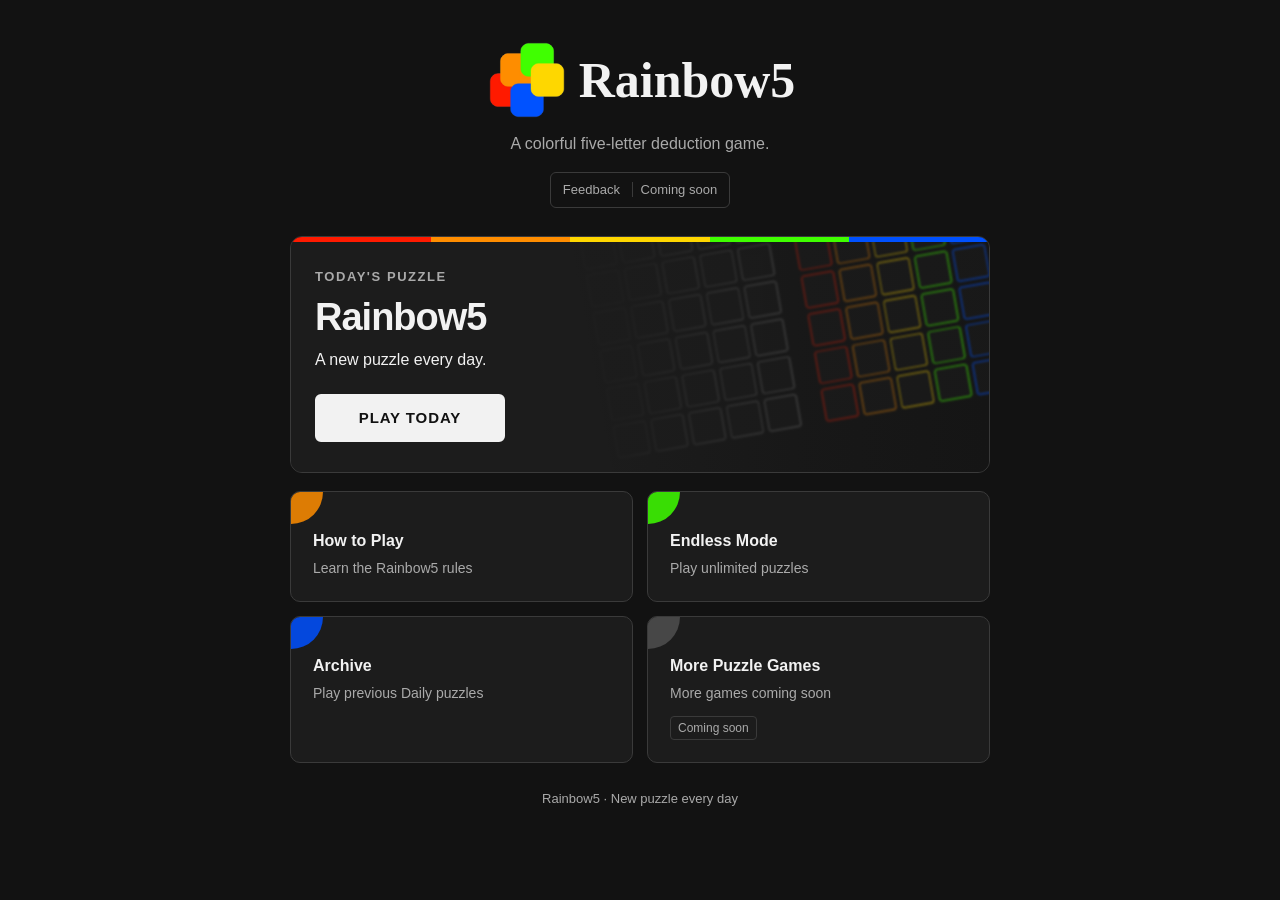
==== index.html @ c127708f "UI updates" ====
<!DOCTYPE html>
<html lang="en">

<head>
    <meta charset="UTF-8">

    <meta
        name="viewport"
        content="width=device-width, initial-scale=1.0"
    >

    <meta
        name="description"
        content="Rainbow5 is a daily five-letter word deduction game. Use rainbow color clues to uncover the hidden word in six guesses."
    >

    <link
        rel="canonical"
        href="https://playrainbow5.com/"
    >

    <meta
        property="og:title"
        content="Rainbow5 – Daily Word Deduction Game"
    >

    <meta
        property="og:description"
        content="Use rainbow color clues to uncover the hidden five-letter word in six guesses."
    >

    <meta
        property="og:type"
        content="website"
    >

    <meta
        property="og:url"
        content="https://playrainbow5.com/"
    >

    <meta
        property="og:site_name"
        content="Rainbow5"
    >

    <meta
        name="twitter:card"
        content="summary"
    >

    <meta
        name="twitter:title"
        content="Rainbow5 – Daily Word Deduction Game"
    >

    <meta
        name="twitter:description"
        content="Use rainbow color clues to uncover the hidden five-letter word in six guesses."
    >

    <link
        rel="icon"
        type="image/png"
        href="assets/ui/rainbow-logo.png"
    >

    <title>Rainbow5 – Daily Word Deduction Game</title>

    <link
        rel="stylesheet"
        href="home.css"
    >
    <script src="home.js"></script>
</head>

<body>
    <div class="home-shell">
        <header class="home-header">
            <div class="brand">
                <img src="assets/ui/rainbow-logo.png" alt="" width="84" height="84">
                <h1>Rainbow5</h1>
            </div>
            <p class="subtitle">A colorful five-letter deduction game.</p>
            <button class="feedback-button" type="button" disabled>Feedback <span>Coming soon</span></button>
        </header>

        <main>
            <section class="daily-card" aria-labelledby="daily-title">
                <div class="rainbow-strip" aria-hidden="true"><span></span><span></span><span></span><span></span><span></span></div>
                <p class="eyebrow">Today's puzzle</p>
                <h2 id="daily-title">Rainbow5</h2>
                <p class="daily-description">A new puzzle every day.</p>
                <a class="play-button" href="/play/">Play today</a>
            </section>

            <nav class="navigation-grid" aria-label="Explore Rainbow5">
                <a class="nav-card howto-card" href="/play/?modal=howto">
                    <h2>How to Play</h2>
                    <p>Learn the Rainbow5 rules</p>
                </a>
                <a class="nav-card endless-card" href="/play/?mode=endless">
                    <h2>Endless Mode</h2>
                    <p>Play unlimited puzzles</p>
                </a>
                <a class="nav-card archive-card" href="/play/?mode=archive">
                    <h2>Archive</h2>
                    <p>Play previous Daily puzzles</p>
                </a>
                <div class="nav-card coming-soon-card">
                    <h2>More Puzzle Games</h2>
                    <p>More games coming soon</p>
                    <span class="coming-soon-label">Coming soon</span>
                </div>
            </nav>
        </main>

        <footer>Rainbow5 <span aria-hidden="true">&middot;</span> New puzzle every day</footer>
    </div>
</body>
</html>
---- home.css ----
:root {
    color-scheme: dark;
    --page-bg: #121212;
    --panel-bg: #1c1c1c;
    --text-primary: #f2f2f2;
    --text-secondary: #aaaaaa;
    --border-color: #3a3a3a;
    --hover-bg: #282828;
    --rainbow-red: #ff1a00;
    --rainbow-orange: #ff8d00;
    --rainbow-yellow: #ffd700;
    --rainbow-green: #3fff00;
    --rainbow-blue: #0051ff;
    --hero-art: url("assets/ui/game_screenshot_dark.png");
    --hero-overlay: linear-gradient(90deg, #1c1c1c 28%, rgba(28, 28, 28, 0.94) 48%, rgba(28, 28, 28, 0.5) 72%, rgba(28, 28, 28, 0.12));
}

:root[data-theme="light"] {
    color-scheme: light;
    --page-bg: #fbf3dd;
    --panel-bg: #fbf3dd;
    --text-primary: #222222;
    --text-secondary: #626262;
    --border-color: #d3ccbb;
    --hover-bg: #ede9dd;
    --hero-art: url("assets/ui/game_screenshot_light.png");
    --hero-overlay: linear-gradient(90deg, #fbf3dd 28%, rgba(251, 243, 221, 0.94) 48%, rgba(251, 243, 221, 0.5) 72%, rgba(251, 243, 221, 0.12));
}

* { box-sizing: border-box; }

body {
    margin: 0;
    background: var(--page-bg);
    color: var(--text-primary);
    font-family: Arial, sans-serif;
    font-size: 16px;
    line-height: 1.5;
}

button, a { touch-action: manipulation; }

a { color: inherit; }

a:focus-visible, button:focus-visible {
    outline: 3px solid var(--text-primary);
    outline-offset: 5px;
}

.home-shell {
    width: min(100% - 40px, 700px);
    margin: 0 auto;
}

.home-header {
    padding: 38px 0 28px;
    text-align: center;
}

.brand {
    display: flex;
    align-items: center;
    justify-content: center;
    gap: 10px;
    
}

.brand img { object-fit: contain; }

.brand h1 {
    margin: 0;
    font-family: "Segoe Print", "MV Boli", "Comic Sans MS", cursive;
    font-size: 50px;
    line-height: 1.3;
}

.subtitle {
    margin: 10px 0 16px;
    color: var(--text-secondary);
}

.feedback-button {
    min-height: 36px;
    padding: 5px 12px;
    border: 1px solid var(--border-color);
    border-radius: 6px;
    background: transparent;
    color: var(--text-secondary);
    font: inherit;
    font-size: 13px;
}

.feedback-button span {
    margin-left: 8px;
    padding-left: 8px;
    border-left: 1px solid var(--border-color);
}

.daily-card {
    position: relative;
    isolation: isolate;
    overflow: hidden;
    padding: 30px 24px;
    border: 1px solid var(--border-color);
    border-radius: 12px;
    background: var(--panel-bg);
    text-align: left;
}

.daily-card::before,
.daily-card::after {
    content: "";
    position: absolute;
    pointer-events: none;
}

.daily-card::before {
    z-index: -2;
    width: 55%;
    height: 160%;
    top: -12%;
    right: -2%;
    background: var(--hero-art) center top / cover no-repeat;
    transform: rotate(-10deg) scale(1.08);
    filter: blur(1px);
    opacity: 0.7;
}

.daily-card::after {
    z-index: -1;
    inset: 0;
    background: var(--hero-overlay);
}

.rainbow-strip {
    position: absolute;
    z-index: 1;
    inset: 0 0 auto;
    display: grid;
    grid-template-columns: repeat(5, 1fr);
    height: 5px;
}

.rainbow-strip span:nth-child(1) { background: var(--rainbow-red); }
.rainbow-strip span:nth-child(2) { background: var(--rainbow-orange); }
.rainbow-strip span:nth-child(3) { background: var(--rainbow-yellow); }
.rainbow-strip span:nth-child(4) { background: var(--rainbow-green); }
.rainbow-strip span:nth-child(5) { background: var(--rainbow-blue); }

.eyebrow {
    margin: 0 0 8px;
    color: var(--text-secondary);
    font-size: 13px;
    font-weight: 700;
    letter-spacing: 0.12em;
    text-transform: uppercase;
}

.daily-card h2 {
    margin: 0;
    font-size: 38px;
    line-height: 1.2;
    letter-spacing: -1px;
}

.daily-description { margin: 8px 0 22px; }

.play-button {
    display: inline-flex;
    min-height: 48px;
    min-width: 190px;
    align-items: center;
    justify-content: center;
    padding: 10px 24px;
    border: 2px solid var(--text-primary);
    border-radius: 6px;
    background: var(--text-primary);
    color: var(--page-bg);
    font-size: 15px;
    font-weight: 700;
    text-decoration: none;
    text-transform: uppercase;
    letter-spacing: 0.06em;
}

.play-button:hover { background: var(--panel-bg); color: var(--text-primary); }

.navigation-grid {
    display: grid;
    grid-template-columns: repeat(2, minmax(0, 1fr));
    gap: 14px;
    margin-top: 18px;
}

.nav-card {
    position: relative;
    isolation: isolate;
    overflow: hidden;
    display: flex;
    flex-direction: column;
    align-items: flex-start;
    padding: 39px 22px 22px;
    border: 1px solid var(--border-color);
    border-radius: 10px;
    background: var(--panel-bg);
    text-decoration: none;
}

.nav-card::before {
    content: "";
    position: absolute;
    z-index: -1;
    top: -32px;
    left: -32px;
    width: 64px;
    height: 64px;
    border-radius: 50%;
    background: var(--accent, var(--border-color));
    opacity: 0.85;
    pointer-events: none;
}

.howto-card { --accent: var(--rainbow-orange); }
.endless-card { --accent: var(--rainbow-green); }
.archive-card { --accent: var(--rainbow-blue); }
.coming-soon-card { --accent: var(--text-secondary); }
.coming-soon-card::before { opacity: 0.3; }

@media (hover: hover) and (pointer: fine) {
    a.nav-card::before {
        transition: transform 380ms ease, opacity 380ms ease;
    }

    a.nav-card:hover { border-color: var(--text-secondary); }

    a.nav-card:hover::before {
        transform: scale(16);
        opacity: 0.12;
    }
}

@media (prefers-reduced-motion: reduce) {
    a.nav-card::before { transition: none; }
}

.nav-card h2 {
    margin: 0;
    font-size: 16px;
    line-height: 1.3;
}

.nav-card p {
    margin: 6px 0 0;
    color: var(--text-secondary);
    font-size: 14px;
}

.coming-soon-label {
    margin-top: 12px;
    border: 1px solid var(--border-color);
    border-radius: 4px;
    padding: 2px 7px;
    color: var(--text-secondary);
    font-size: 12px;
}

footer {
    padding: 26px 0 30px;
    color: var(--text-secondary);
    text-align: center;
    font-size: 13px;
}

@media (max-width: 500px) {
    .home-shell { width: calc(100% - 28px); }
    .home-header { padding: 24px 0; }
    .brand h1 { font-size: 30px; }
    .brand img { width: 36px; height: 36px; }
    .subtitle { font-size: 14px; }
    .daily-card { padding: 26px 18px; }
    .daily-card::before { width: 85%; right: -26%; opacity: 0.6; }
    .daily-card h2 { font-size: 34px; }
    .navigation-grid { gap: 10px; margin-top: 14px; }
    .nav-card { padding: 33px 14px 16px; }
    .nav-card h2 { font-size: 15px; }
}

@media (max-width: 340px) {
    .navigation-grid { grid-template-columns: 1fr; }
}
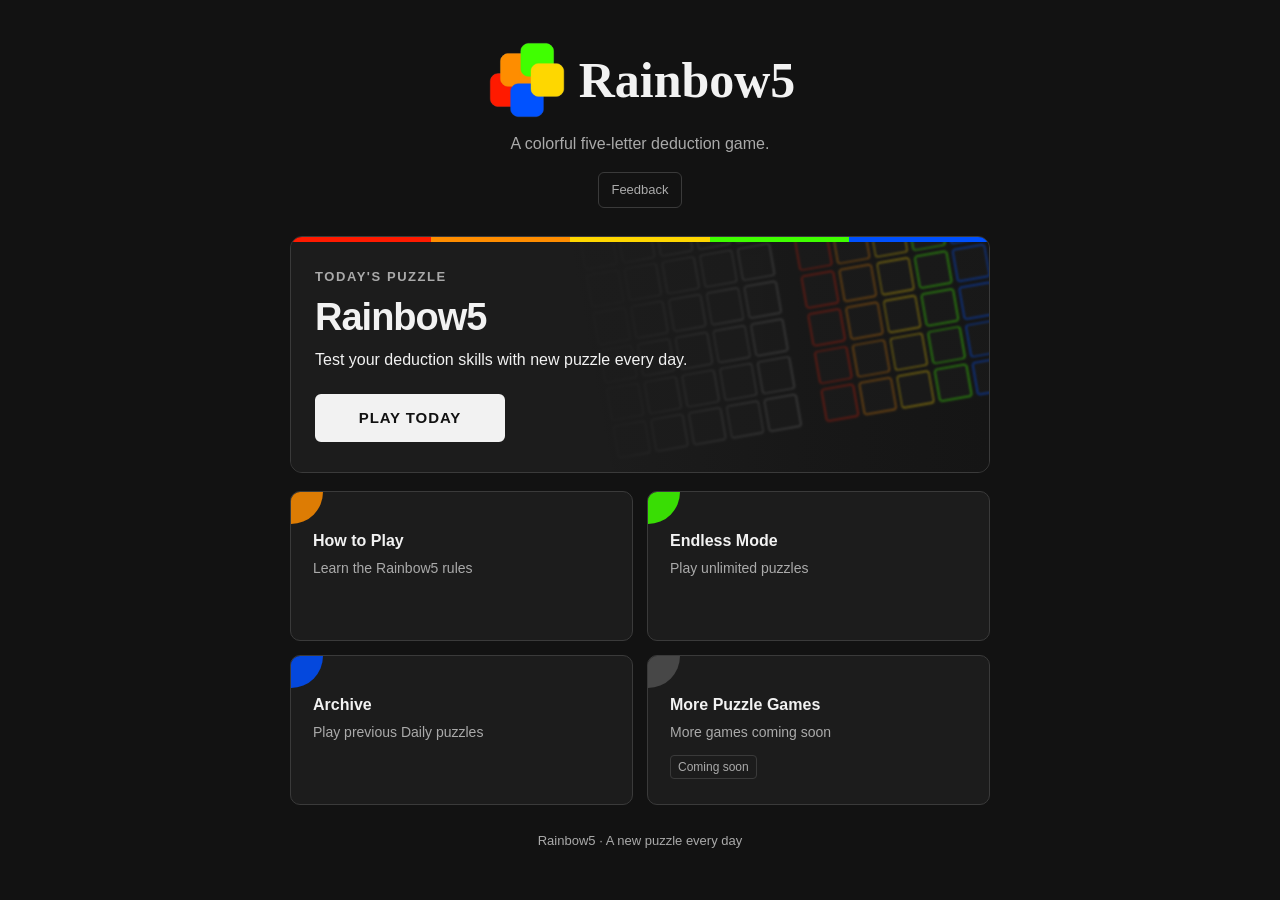
==== commit 11fd391b: "Added feedback GUI" ====
--- a/index.html
+++ b/index.html
@@ -55,6 +55,32 @@
     >
 
     <meta
+    property="og:image"
+    content="https://playrainbow5.com/assets/social/share-card.png"
+    >
+    <meta
+        property="og:image:width"
+        content="1200"
+    >
+    <meta
+        property="og:image:height"
+        content="630"
+    >
+    <meta
+        property="og:image:alt"
+        content="Rainbow5 daily word deduction game"
+    >
+
+    <meta
+        name="twitter:card"
+        content="summary_large_image"
+    >
+    <meta
+        name="twitter:image"
+        content="https://playrainbow5.com/assets/social/share-card.png"
+    >
+
+    <meta
         name="twitter:description"
         content="Use rainbow color clues to uncover the hidden five-letter word in six guesses."
     >
@@ -82,7 +108,7 @@
                 <h1>Rainbow5</h1>
             </div>
             <p class="subtitle">A colorful five-letter deduction game.</p>
-            <button class="feedback-button" type="button" disabled>Feedback <span>Coming soon</span></button>
+            <button class="feedback-button" id="feedback-button" type="button" aria-haspopup="dialog" aria-controls="feedback-modal">Feedback</button>
         </header>
 
         <main>
@@ -90,7 +116,7 @@
                 <div class="rainbow-strip" aria-hidden="true"><span></span><span></span><span></span><span></span><span></span></div>
                 <p class="eyebrow">Today's puzzle</p>
                 <h2 id="daily-title">Rainbow5</h2>
-                <p class="daily-description">A new puzzle every day.</p>
+                <p class="daily-description">Test your deduction skills with  new puzzle every day.</p>
                 <a class="play-button" href="/play/">Play today</a>
             </section>
 
@@ -115,7 +141,31 @@
             </nav>
         </main>
 
-        <footer>Rainbow5 <span aria-hidden="true">&middot;</span> New puzzle every day</footer>
+        <footer>Rainbow5 <span aria-hidden="true">&middot;</span> A new puzzle every day</footer>
     </div>
+    <dialog id="feedback-modal" class="feedback-modal" role="dialog" aria-modal="true" aria-labelledby="feedback-modal-title">
+        <div class="feedback-modal-header">
+            <h2 id="feedback-modal-title">Feedback</h2>
+            <button id="feedback-close" class="feedback-close" type="button" aria-label="Close">&times;</button>
+        </div>
+        <form id="feedback-form" class="feedback-form" method="dialog" novalidate>
+            <p class="feedback-intro"><strong>Thanks for playing Rainbow5!</strong><br>Got an idea, found a bug, or just want to share a thought? I'd love to hear it.</p>
+
+            <label for="feedback-category">What’s this about?</label>
+            <select id="feedback-category" name="category" required autofocus aria-describedby="feedback-status">
+                <option value="gameplay">Gameplay</option>
+                <option value="design">UI / Design</option>
+                <option value="bug">Bug / Problem</option>
+                <option value="suggestion">Suggestion</option>
+                <option value="other">Other</option>
+            </select>
+
+            <label for="feedback-text">Feedback</label>
+            <textarea id="feedback-text" name="feedback" rows="5" maxlength="1000" required placeholder="Tell me what you think..." aria-describedby="feedback-counter feedback-status"></textarea>
+            <div id="feedback-counter" class="feedback-counter">0 / 1000</div>
+            <p id="feedback-status" class="feedback-status" role="status" aria-atomic="true"></p>
+            <button class="feedback-send" type="submit">Send Feedback</button>
+        </form>
+    </dialog>
 </body>
 </html>
--- a/home.css
+++ b/home.css
@@ -88,13 +88,106 @@
     color: var(--text-secondary);
     font: inherit;
     font-size: 13px;
-}
-
-.feedback-button span {
-    margin-left: 8px;
-    padding-left: 8px;
-    border-left: 1px solid var(--border-color);
-}
+    cursor: pointer;
+}
+
+.feedback-button:hover { background: var(--hover-bg); }
+
+body:has(.feedback-modal[open]) { overflow: hidden; }
+
+.feedback-modal {
+    width: min(480px, calc(100% - 28px));
+    max-height: calc(100vh - 28px);
+    max-height: calc(100dvh - 28px);
+    margin: auto;
+    padding: 0;
+    overflow: auto;
+    overscroll-behavior: contain;
+    border: 1px solid var(--border-color);
+    border-radius: 12px;
+    background: var(--panel-bg);
+    color: var(--text-primary);
+    box-shadow: 0 18px 60px rgba(0, 0, 0, 0.3);
+}
+
+.feedback-modal::backdrop {
+    background: rgba(0, 0, 0, 0.55);
+    backdrop-filter: blur(3px);
+    -webkit-backdrop-filter: blur(3px);
+}
+
+.feedback-modal-header {
+    position: sticky;
+    top: 0;
+    z-index: 1;
+    display: flex;
+    align-items: center;
+    justify-content: space-between;
+    gap: 12px;
+    padding: 16px 20px 8px;
+    background: var(--panel-bg);
+}
+
+.feedback-modal-header h2 { margin: 0; font-size: 24px; }
+
+.feedback-close {
+    flex: 0 0 44px;
+    height: 44px;
+    border: 1px solid var(--border-color);
+    border-radius: 6px;
+    background: transparent;
+    color: var(--text-primary);
+    font: inherit;
+    font-size: 26px;
+    cursor: pointer;
+}
+
+.feedback-close:hover { background: var(--hover-bg); }
+
+.feedback-form { padding: 0 20px 24px; }
+.feedback-intro { margin: 0 0 20px; color: var(--text-secondary); }
+.feedback-intro strong { color: var(--text-primary); }
+.feedback-form label { display: block; margin-bottom: 6px; font-weight: 700; }
+
+.feedback-form select,
+.feedback-form textarea {
+    display: block;
+    width: 100%;
+    padding: 10px 12px;
+    border: 1px solid var(--border-color);
+    border-radius: 6px;
+    background: var(--page-bg);
+    color: var(--text-primary);
+    font: inherit;
+    font-size: 16px;
+}
+
+.feedback-form select { min-height: 44px; margin-bottom: 18px; }
+.feedback-form textarea { min-height: 140px; resize: vertical; }
+.feedback-form textarea::placeholder { color: var(--text-secondary); opacity: 1; }
+.feedback-form :is(select, textarea):focus-visible {
+    outline: 3px solid var(--text-primary);
+    outline-offset: 3px;
+}
+.feedback-counter { margin-top: 4px; text-align: right; font-size: 12px; color: var(--text-secondary); }
+.feedback-status { margin: 12px 0; font-size: 14px; }
+.feedback-status:empty { margin: 0; }
+
+.feedback-send {
+    width: 100%;
+    min-height: 44px;
+    margin-top: 14px;
+    padding: 10px 16px;
+    border: 1px solid var(--text-primary);
+    border-radius: 6px;
+    background: var(--text-primary);
+    color: var(--page-bg);
+    font: inherit;
+    font-weight: 700;
+    cursor: pointer;
+}
+
+.feedback-send:hover { background: var(--panel-bg); color: var(--text-primary); }
 
 .daily-card {
     position: relative;
@@ -188,6 +281,7 @@
 .navigation-grid {
     display: grid;
     grid-template-columns: repeat(2, minmax(0, 1fr));
+    grid-auto-rows: minmax(150px, 1fr);
     gap: 14px;
     margin-top: 18px;
 }
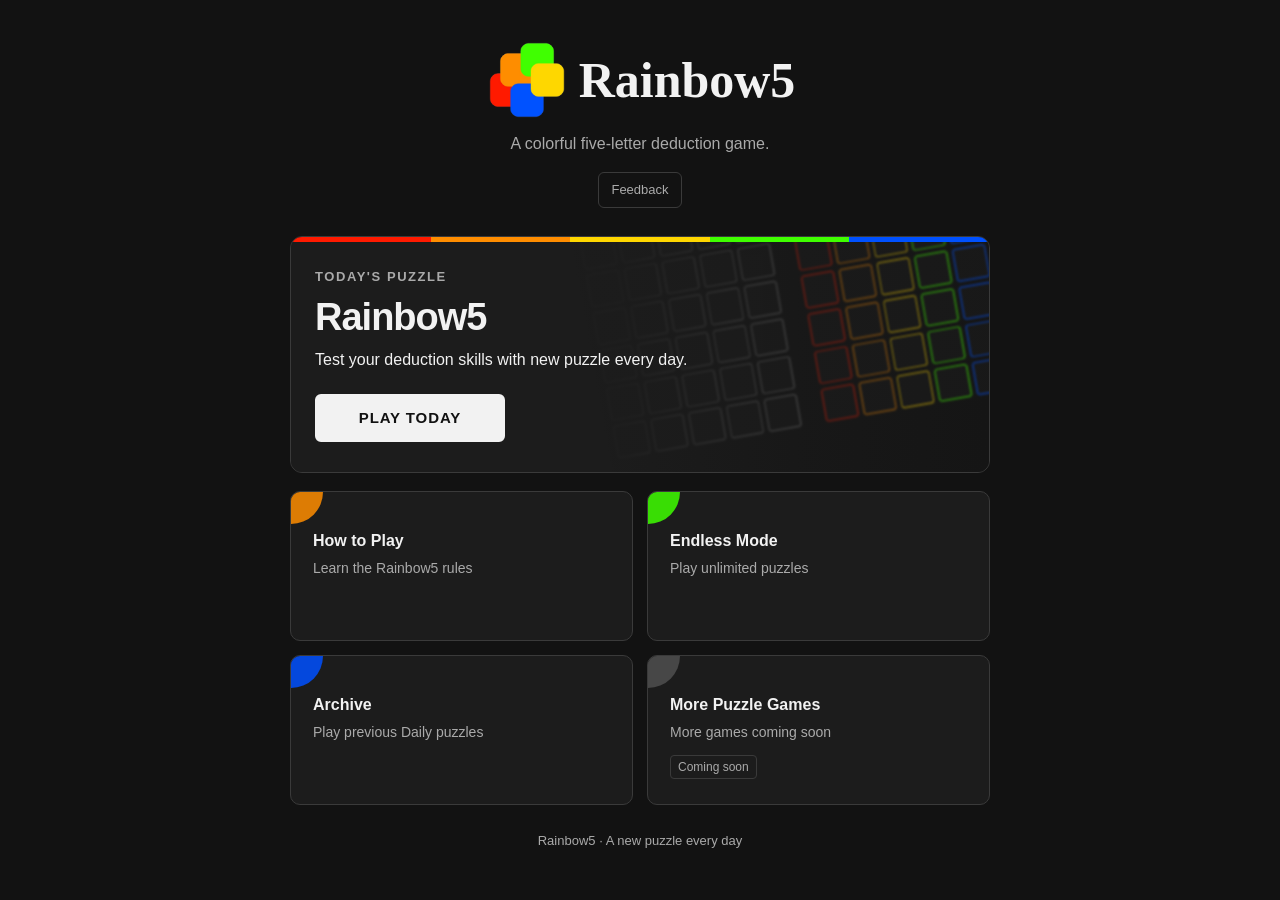
==== commit 468c22a6: "Connect feedback form" ====
--- a/index.html
+++ b/index.html
@@ -163,7 +163,7 @@
             <label for="feedback-text">Feedback</label>
             <textarea id="feedback-text" name="feedback" rows="5" maxlength="1000" required placeholder="Tell me what you think..." aria-describedby="feedback-counter feedback-status"></textarea>
             <div id="feedback-counter" class="feedback-counter">0 / 1000</div>
-            <p id="feedback-status" class="feedback-status" role="status" aria-atomic="true"></p>
+            <p id="feedback-status" class="feedback-status" role="status" aria-live="polite" aria-atomic="true"></p>
             <button class="feedback-send" type="submit">Send Feedback</button>
         </form>
     </dialog>
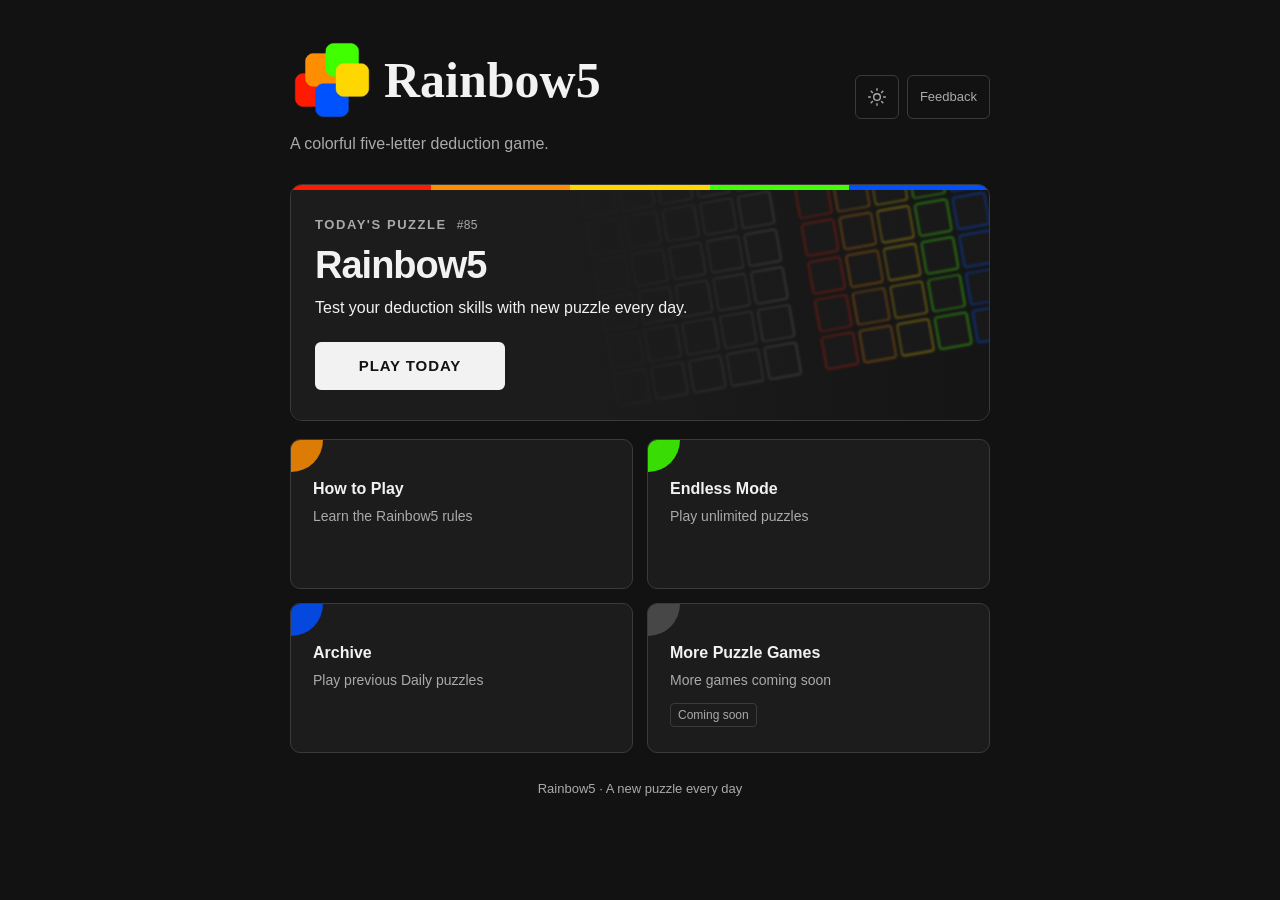
==== commit 7448e03e: "theme settings added to home screen" ====
--- a/index.html
+++ b/index.html
@@ -103,18 +103,31 @@
 <body>
     <div class="home-shell">
         <header class="home-header">
-            <div class="brand">
-                <img src="assets/ui/rainbow-logo.png" alt="" width="84" height="84">
-                <h1>Rainbow5</h1>
+            <div class="home-heading">
+                <div class="brand">
+                    <img src="assets/ui/rainbow-logo.png" alt="" width="84" height="84">
+                    <h1>Rainbow5</h1>
+                </div>
+                <p class="subtitle">A colorful five-letter deduction game.</p>
             </div>
-            <p class="subtitle">A colorful five-letter deduction game.</p>
-            <button class="feedback-button" id="feedback-button" type="button" aria-haspopup="dialog" aria-controls="feedback-modal">Feedback</button>
+            <div class="header-controls">
+                <button class="theme-button" id="theme-button" type="button" aria-label="Switch to light mode" title="Switch to light mode">
+                    <svg class="theme-sun" width="20" height="20" viewBox="0 0 24 24" fill="none" stroke="currentColor" stroke-width="1.7" stroke-linecap="round" aria-hidden="true" focusable="false">
+                        <circle cx="12" cy="12" r="4" />
+                        <path d="M12 2v2m0 16v2M2 12h2m16 0h2M5 5l1.5 1.5m11 11L19 19M5 19l1.5-1.5m11-11L19 5" />
+                    </svg>
+                    <svg class="theme-moon" width="20" height="20" viewBox="0 0 24 24" fill="none" stroke="currentColor" stroke-width="1.7" stroke-linecap="round" stroke-linejoin="round" aria-hidden="true" focusable="false">
+                        <path d="M20.5 14A8.5 8.5 0 0 1 10 3.5 8.5 8.5 0 1 0 20.5 14Z" />
+                    </svg>
+                </button>
+                <button class="feedback-button" id="feedback-button" type="button" aria-haspopup="dialog" aria-controls="feedback-modal">Feedback</button>
+            </div>
         </header>
 
         <main>
             <section class="daily-card" aria-labelledby="daily-title">
                 <div class="rainbow-strip" aria-hidden="true"><span></span><span></span><span></span><span></span><span></span></div>
-                <p class="eyebrow">Today's puzzle</p>
+                <p class="eyebrow">Today's puzzle <span class="daily-puzzle-number" id="daily-puzzle-number"></span></p>
                 <h2 id="daily-title">Rainbow5</h2>
                 <p class="daily-description">Test your deduction skills with  new puzzle every day.</p>
                 <a class="play-button" href="/play/">Play today</a>
--- a/home.css
+++ b/home.css
@@ -53,14 +53,22 @@
 }
 
 .home-header {
+    display: flex;
+    flex-wrap: wrap;
+    align-items: center;
+    justify-content: space-between;
+    gap: 16px 24px;
     padding: 38px 0 28px;
-    text-align: center;
-}
+    text-align: left;
+}
+
+.home-heading { flex: 1 1 360px; min-width: 0; }
+.header-controls { display: flex; align-items: center; flex-wrap: wrap; gap: 8px; }
 
 .brand {
     display: flex;
     align-items: center;
-    justify-content: center;
+    justify-content: flex-start;
     gap: 10px;
     
 }
@@ -75,11 +83,12 @@
 }
 
 .subtitle {
-    margin: 10px 0 16px;
-    color: var(--text-secondary);
-}
-
-.feedback-button {
+    margin: 10px 0 0;
+    color: var(--text-secondary);
+}
+
+.feedback-button,
+.theme-button {
     min-height: 36px;
     padding: 5px 12px;
     border: 1px solid var(--border-color);
@@ -91,7 +100,20 @@
     cursor: pointer;
 }
 
-.feedback-button:hover { background: var(--hover-bg); }
+.feedback-button:hover,
+.theme-button:hover { background: var(--hover-bg); }
+
+.header-controls button { min-height: 44px; }
+.theme-button { display: grid; place-items: center; width: 44px; padding: 0; }
+.theme-moon { display: none; }
+:root[data-theme="light"] .theme-sun { display: none; }
+:root[data-theme="light"] .theme-moon { display: block; }
+
+@media (max-width: 620px) {
+    .home-header { justify-content: center; text-align: center; }
+    .home-heading { flex-basis: 100%; }
+    .brand { justify-content: center; }
+}
 
 body:has(.feedback-modal[open]) { overflow: hidden; }
 
@@ -241,12 +263,24 @@
 .rainbow-strip span:nth-child(5) { background: var(--rainbow-blue); }
 
 .eyebrow {
+    display: flex;
+    align-items: baseline;
+    flex-wrap: wrap;
+    gap: 4px 10px;
     margin: 0 0 8px;
     color: var(--text-secondary);
     font-size: 13px;
     font-weight: 700;
     letter-spacing: 0.12em;
     text-transform: uppercase;
+}
+
+.daily-puzzle-number {
+    min-width: 3ch;
+    font-size: 12px;
+    font-weight: 400;
+    letter-spacing: 0.02em;
+    text-transform: none;
 }
 
 .daily-card h2 {
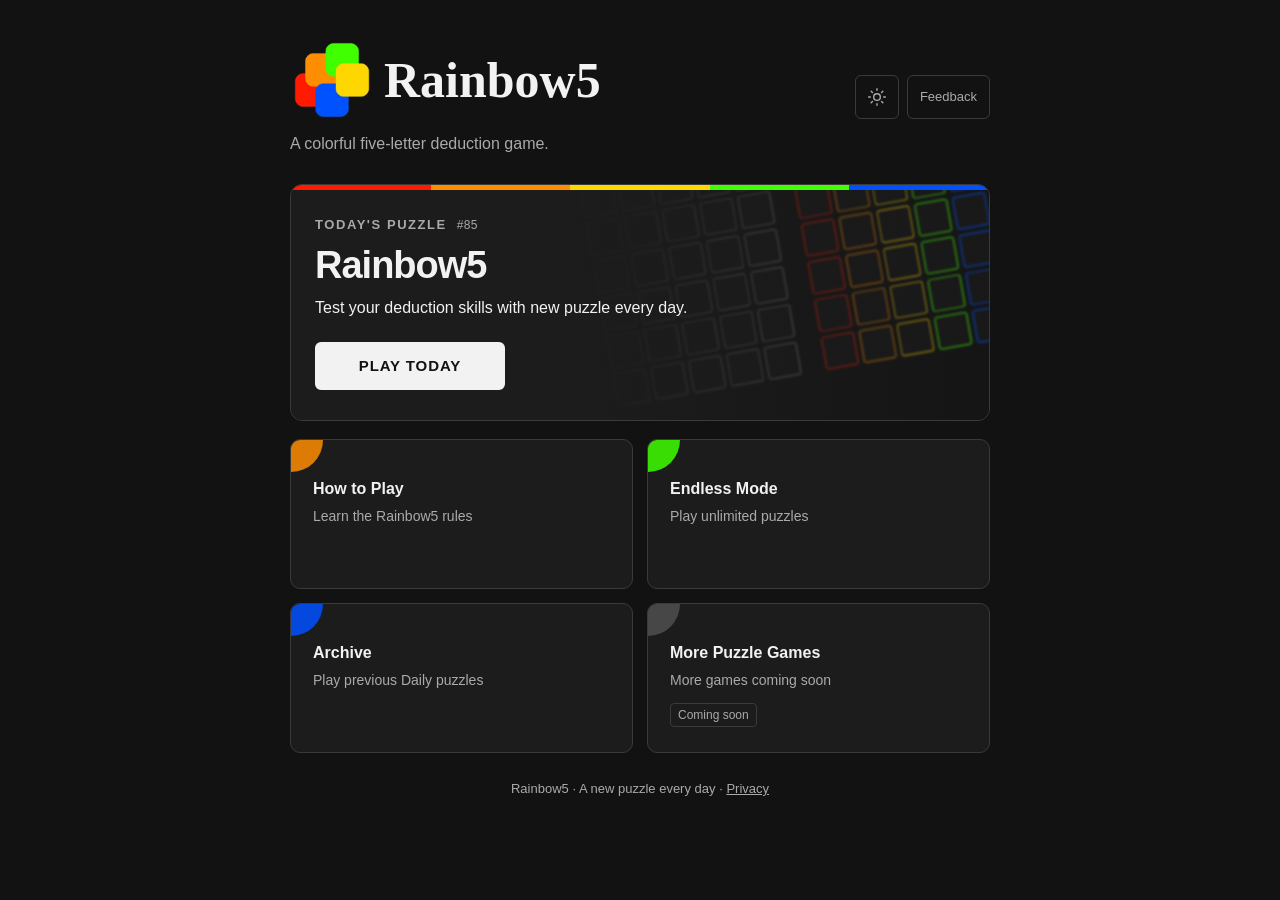
==== commit d99cb97c: "privacy page update" ====
--- a/index.html
+++ b/index.html
@@ -154,7 +154,7 @@
             </nav>
         </main>
 
-        <footer>Rainbow5 <span aria-hidden="true">&middot;</span> A new puzzle every day</footer>
+        <footer>Rainbow5 <span aria-hidden="true">&middot;</span> A new puzzle every day <span aria-hidden="true">&middot;</span> <a href="/privacy/">Privacy</a></footer>
     </div>
     <dialog id="feedback-modal" class="feedback-modal" role="dialog" aria-modal="true" aria-labelledby="feedback-modal-title">
         <div class="feedback-modal-header">
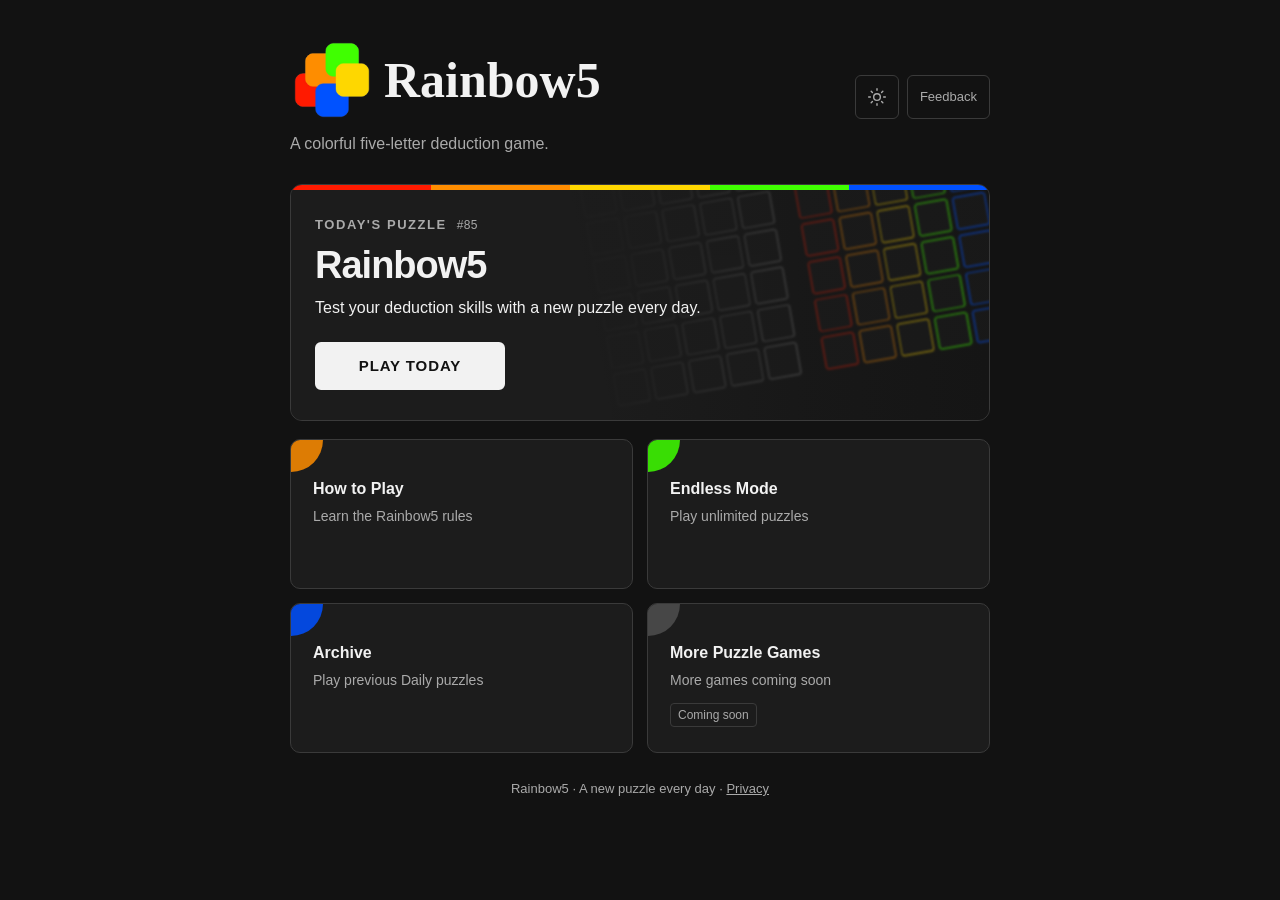
==== commit 3def4839: "home page updates" ====
--- a/index.html
+++ b/index.html
@@ -129,7 +129,7 @@
                 <div class="rainbow-strip" aria-hidden="true"><span></span><span></span><span></span><span></span><span></span></div>
                 <p class="eyebrow">Today's puzzle <span class="daily-puzzle-number" id="daily-puzzle-number"></span></p>
                 <h2 id="daily-title">Rainbow5</h2>
-                <p class="daily-description">Test your deduction skills with  new puzzle every day.</p>
+                <p class="daily-description">Test your deduction skills with a new puzzle every day.</p>
                 <a class="play-button" href="/play/">Play today</a>
             </section>
 
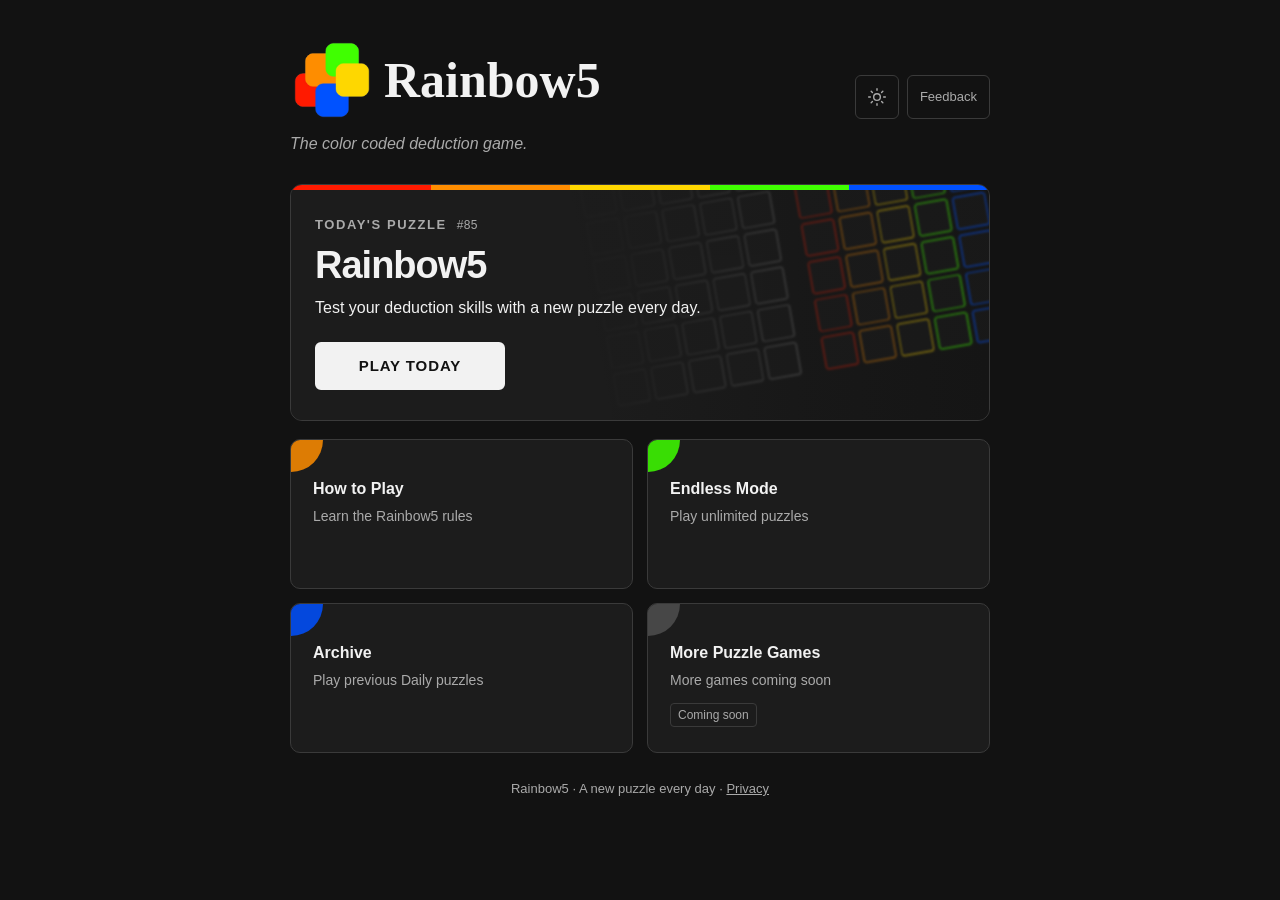
==== commit 433fcb81: "home page styling updates" ====
--- a/index.html
+++ b/index.html
@@ -108,7 +108,7 @@
                     <img src="assets/ui/rainbow-logo.png" alt="" width="84" height="84">
                     <h1>Rainbow5</h1>
                 </div>
-                <p class="subtitle">A colorful five-letter deduction game.</p>
+                <p class="subtitle"><i>The color coded deduction game.</i></p>
             </div>
             <div class="header-controls">
                 <button class="theme-button" id="theme-button" type="button" aria-label="Switch to light mode" title="Switch to light mode">
